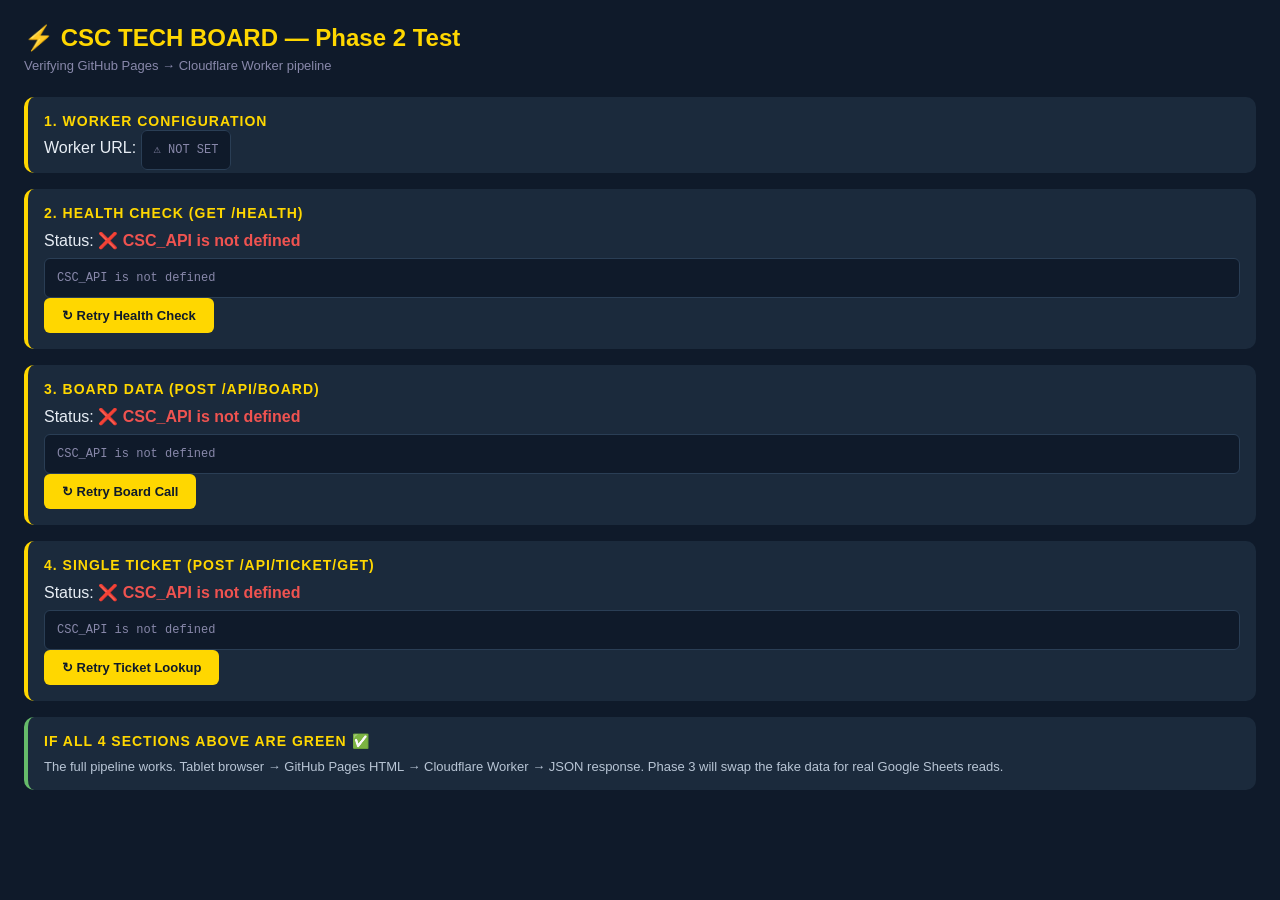
==== index.html @ 79588271 "Create index.html" ====
<!DOCTYPE html>
<html>
<head>
<meta charset="UTF-8">
<meta name="viewport" content="width=device-width, initial-scale=1">
<title>CSC Tech Board — Phase 2 Test</title>
<style>
*{box-sizing:border-box;margin:0;padding:0;font-family:Arial,sans-serif}
body{background:#0F1A2A;color:#E8EEF5;padding:24px;min-height:100vh}
h1{color:#FFD700;margin-bottom:6px;font-size:24px}
.sub{color:#88A;margin-bottom:24px;font-size:13px}
.section{background:#1B2A3C;border-radius:10px;padding:16px;margin-bottom:16px;border-left:4px solid #FFD700}
.section h2{font-size:14px;color:#FFD700;margin-bottom:10px;text-transform:uppercase;letter-spacing:1px}
.status-ok{color:#66BB6A;font-weight:bold}
.status-err{color:#EF5350;font-weight:bold}
.status-pending{color:#FFA726;font-weight:bold}
.btn{background:#FFD700;color:#0F1A2A;padding:10px 18px;border:none;border-radius:6px;font-weight:bold;cursor:pointer;font-size:13px;margin-right:8px}
.btn:hover{background:#FFC107}
.code{background:#0F1A2A;padding:12px;border-radius:6px;font-family:'Courier New',monospace;font-size:12px;color:#88A;margin-top:8px;white-space:pre-wrap;word-break:break-all;border:1px solid #2A3E55;max-height:300px;overflow:auto}
.ticket{background:#15212F;border-radius:8px;padding:12px;margin-top:8px;border-left:3px solid #FFA726}
.ticket-no{font-family:monospace;color:#FFD700;font-weight:bold}
.ticket-equip{font-size:16px;font-weight:bold;margin:6px 0}
.ticket-desc{color:#B8C5D5;font-size:13px}
.pri-high{color:#FFA726}.pri-critical{color:#EF5350}.pri-medium{color:#FFD700}.pri-low{color:#66BB6A}
</style>
</head>

<script src="shared/config.js"></script>
<script src="shared/api.js"></script>

<body>

<h1>⚡ CSC TECH BOARD — Phase 2 Test</h1>
<div class="sub">Verifying GitHub Pages → Cloudflare Worker pipeline</div>

<div class="section">
  <h2>1. Worker Configuration</h2>
  <div>Worker URL: <span id="cfgUrl" class="code">checking…</span></div>
</div>

<div class="section">
  <h2>2. Health Check (GET /health)</h2>
  <div>Status: <span id="healthStatus" class="status-pending">pending…</span></div>
  <div class="code" id="healthResult">waiting for response…</div>
  <button class="btn" onclick="testHealth()">↻ Retry Health Check</button>
</div>

<div class="section">
  <h2>3. Board Data (POST /api/board)</h2>
  <div>Status: <span id="boardStatus" class="status-pending">pending…</span></div>
  <div id="boardData"></div>
  <button class="btn" onclick="testBoard()">↻ Retry Board Call</button>
</div>

<div class="section">
  <h2>4. Single Ticket (POST /api/ticket/get)</h2>
  <div>Status: <span id="ticketStatus" class="status-pending">pending…</span></div>
  <div class="code" id="ticketResult">waiting…</div>
  <button class="btn" onclick="testTicket()">↻ Retry Ticket Lookup</button>
</div>

<div class="section" style="border-left-color:#66BB6A">
  <h2>If all 4 sections above are green ✅</h2>
  <div style="font-size:13px;color:#B8C5D5">
    The full pipeline works. Tablet browser → GitHub Pages HTML → Cloudflare Worker → JSON response.
    Phase 3 will swap the fake data for real Google Sheets reads.
  </div>
</div>

<script>
window.onload = async function() {
  // Show the configured Worker URL
  document.getElementById('cfgUrl').textContent =
    (window.CSC_CONFIG && window.CSC_CONFIG.WORKER_URL) || '⚠️ NOT SET';

  // Run all tests automatically
  await testHealth();
  await testBoard();
  await testTicket();
};

async function testHealth() {
  setStatus('healthStatus', 'pending');
  try {
    const data = await CSC_API.health();
    setStatus('healthStatus', 'ok', '✅ OK');
    document.getElementById('healthResult').textContent = JSON.stringify(data, null, 2);
  } catch(e) {
    setStatus('healthStatus', 'err', '❌ ' + e.message);
    document.getElementById('healthResult').textContent = e.message;
  }
}

async function testBoard() {
  setStatus('boardStatus', 'pending');
  try {
    const data = await CSC_API.getBoard();
    setStatus('boardStatus', 'ok', '✅ OK — ' + (data.tickets || []).length + ' ticket(s)');

    const div = document.getElementById('boardData');
    div.innerHTML = '<div style="margin-top:10px">Company: <b>' + escHtml(data.companyName) + '</b><br>Location: <b>' + escHtml(data.location) + '</b><br>Technicians: <b>' + (data.technicians || []).join(', ') + '</b></div>';

    if (data.tickets && data.tickets.length > 0) {
      div.innerHTML += data.tickets.map(t => {
        const p = (t.priority || 'MEDIUM').toLowerCase();
        return '<div class="ticket"><div><span class="ticket-no">' + escHtml(t.ticketNo) + '</span> · <span class="pri-' + p + '">' + escHtml(t.priority) + '</span></div>' +
          '<div class="ticket-equip">' + escHtml(t.specificEquip || t.equipType) + '</div>' +
          '<div class="ticket-desc">' + escHtml(t.description) + '</div></div>';
      }).join('');
    }
  } catch(e) {
    setStatus('boardStatus', 'err', '❌ ' + e.message);
    document.getElementById('boardData').innerHTML = '<div class="code">' + escHtml(e.message) + '</div>';
  }
}

async function testTicket() {
  setStatus('ticketStatus', 'pending');
  try {
    const data = await CSC_API.getTicket('FAKE-001');
    setStatus('ticketStatus', 'ok', '✅ OK');
    document.getElementById('ticketResult').textContent = JSON.stringify(data, null, 2);
  } catch(e) {
    setStatus('ticketStatus', 'err', '❌ ' + e.message);
    document.getElementById('ticketResult').textContent = e.message;
  }
}

function setStatus(id, cls, text) {
  const el = document.getElementById(id);
  el.className = 'status-' + cls;
  el.textContent = text || (cls === 'pending' ? 'pending…' : cls);
}

function escHtml(v) {
  const d = document.createElement('span');
  d.textContent = String(v == null ? '' : v);
  return d.innerHTML;
}
</script>

</body>
</html>
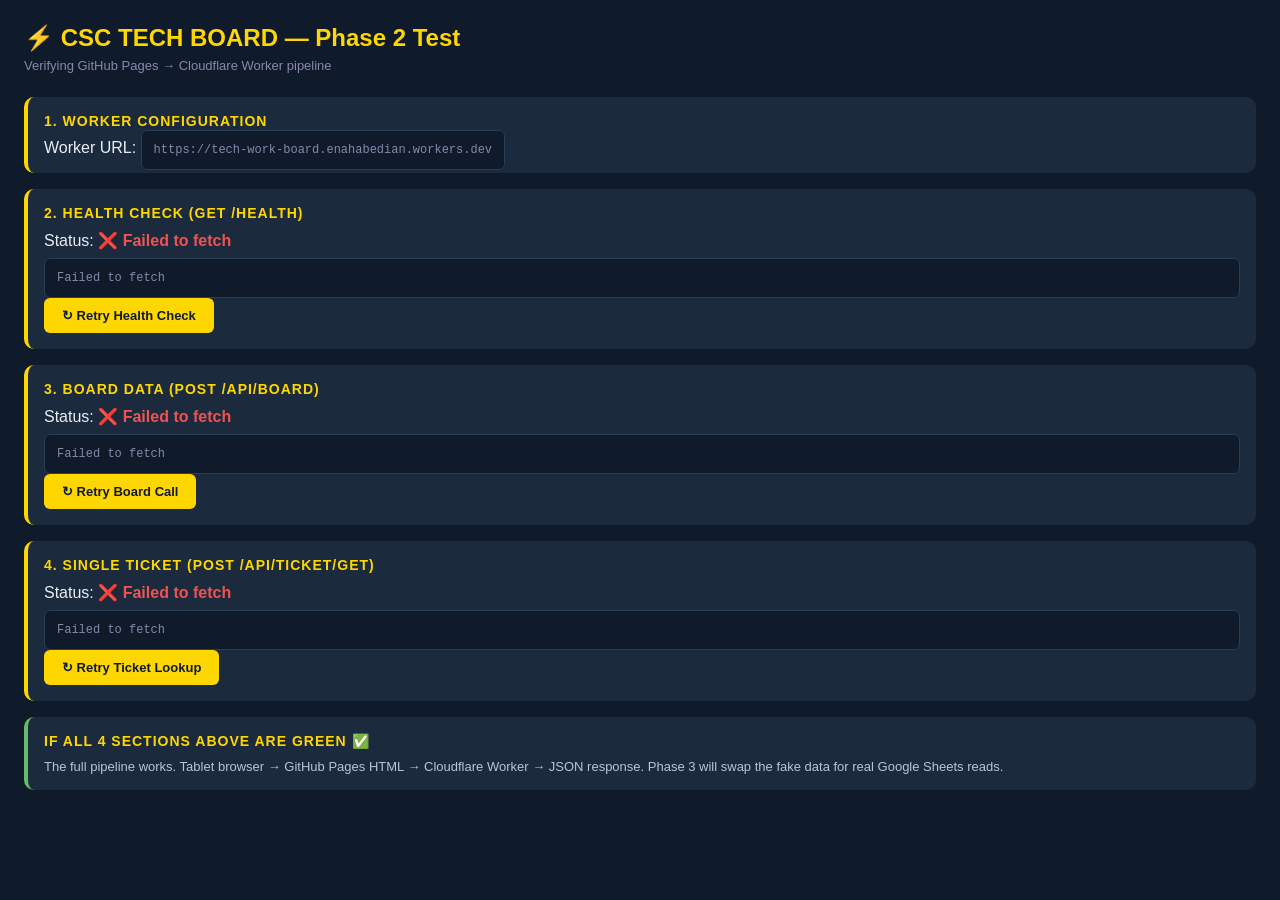
==== commit 499ea143: "Update index.html" ====
--- a/index.html
+++ b/index.html
@@ -117,7 +117,7 @@
 async function testTicket() {
   setStatus('ticketStatus', 'pending');
   try {
-    const data = await CSC_API.getTicket('FAKE-001');
+    const data = await CSC_API.getTicket('MT-001-260517-001');
     setStatus('ticketStatus', 'ok', '✅ OK');
     document.getElementById('ticketResult').textContent = JSON.stringify(data, null, 2);
   } catch(e) {
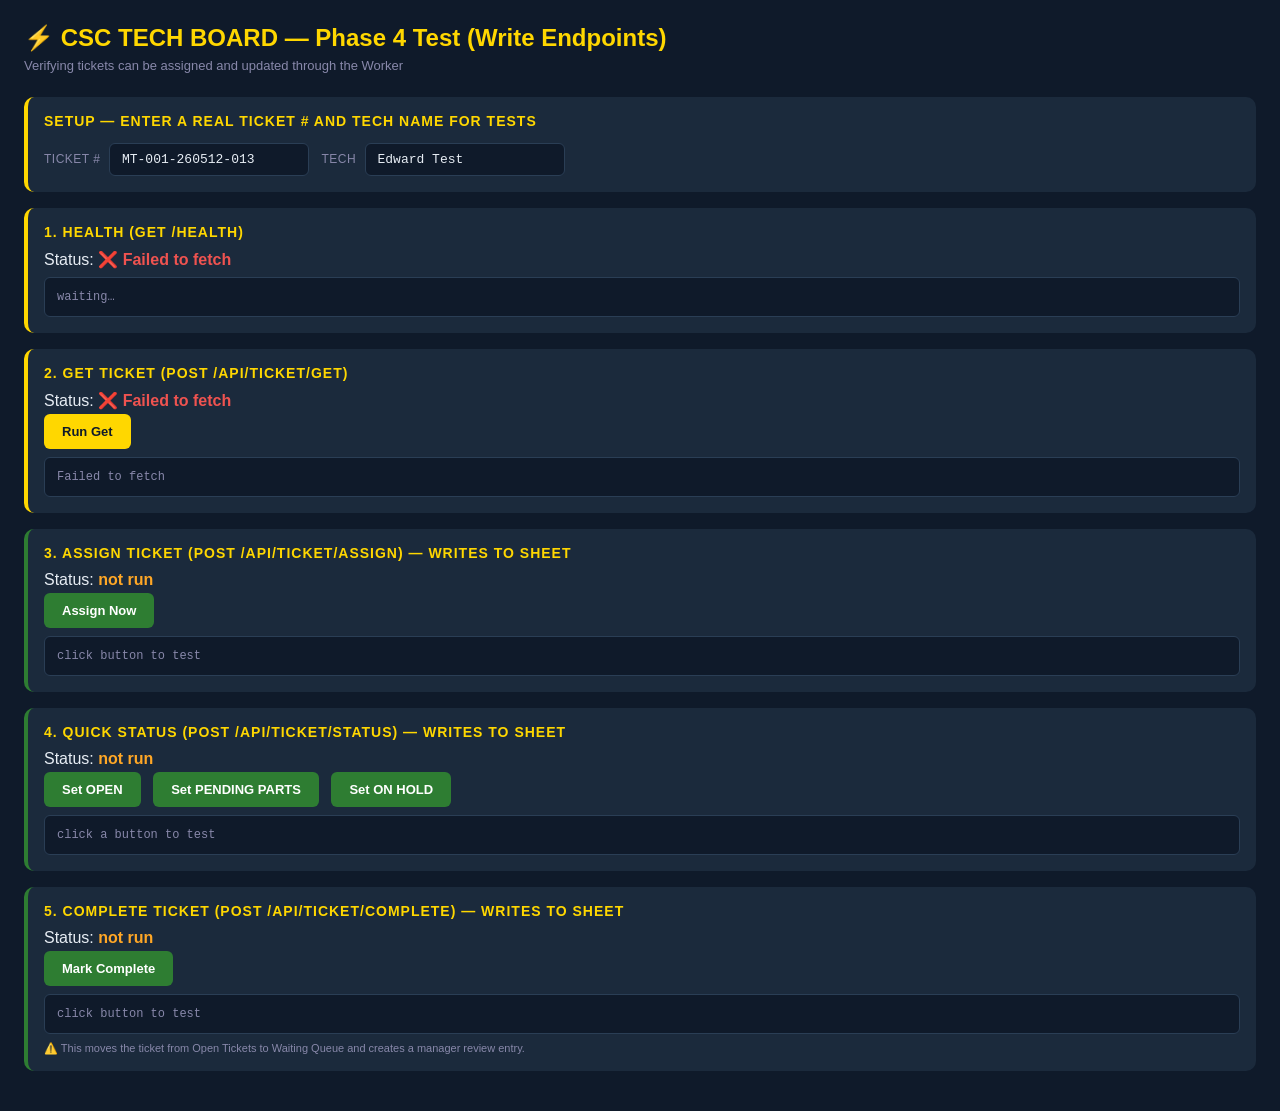
==== commit decd64a5: "Update index.html" ====
--- a/index.html
+++ b/index.html
@@ -3,7 +3,7 @@
 <head>
 <meta charset="UTF-8">
 <meta name="viewport" content="width=device-width, initial-scale=1">
-<title>CSC Tech Board — Phase 2 Test</title>
+<title>CSC Tech Board — Phase 4 Test</title>
 <style>
 *{box-sizing:border-box;margin:0;padding:0;font-family:Arial,sans-serif}
 body{background:#0F1A2A;color:#E8EEF5;padding:24px;min-height:100vh}
@@ -14,14 +14,14 @@
 .status-ok{color:#66BB6A;font-weight:bold}
 .status-err{color:#EF5350;font-weight:bold}
 .status-pending{color:#FFA726;font-weight:bold}
-.btn{background:#FFD700;color:#0F1A2A;padding:10px 18px;border:none;border-radius:6px;font-weight:bold;cursor:pointer;font-size:13px;margin-right:8px}
+.btn{background:#FFD700;color:#0F1A2A;padding:10px 18px;border:none;border-radius:6px;font-weight:bold;cursor:pointer;font-size:13px;margin-right:8px;margin-top:4px}
 .btn:hover{background:#FFC107}
+.btn-write{background:#2E7D32;color:#fff}
+.btn-write:hover{background:#388E3C}
 .code{background:#0F1A2A;padding:12px;border-radius:6px;font-family:'Courier New',monospace;font-size:12px;color:#88A;margin-top:8px;white-space:pre-wrap;word-break:break-all;border:1px solid #2A3E55;max-height:300px;overflow:auto}
-.ticket{background:#15212F;border-radius:8px;padding:12px;margin-top:8px;border-left:3px solid #FFA726}
-.ticket-no{font-family:monospace;color:#FFD700;font-weight:bold}
-.ticket-equip{font-size:16px;font-weight:bold;margin:6px 0}
-.ticket-desc{color:#B8C5D5;font-size:13px}
-.pri-high{color:#FFA726}.pri-critical{color:#EF5350}.pri-medium{color:#FFD700}.pri-low{color:#66BB6A}
+input{background:#0F1A2A;color:#E8EEF5;border:1.5px solid #2A3E55;padding:8px 12px;border-radius:6px;font-family:monospace;font-size:13px;margin-right:8px;margin-top:4px;min-width:200px}
+input:focus{outline:none;border-color:#FFD700}
+label{display:inline-block;font-size:12px;color:#88A;margin-right:4px;text-transform:uppercase;letter-spacing:.5px}
 </style>
 </head>
 
@@ -30,99 +30,137 @@
 
 <body>
 
-<h1>⚡ CSC TECH BOARD — Phase 2 Test</h1>
-<div class="sub">Verifying GitHub Pages → Cloudflare Worker pipeline</div>
+<h1>⚡ CSC TECH BOARD — Phase 4 Test (Write Endpoints)</h1>
+<div class="sub">Verifying tickets can be assigned and updated through the Worker</div>
 
 <div class="section">
-  <h2>1. Worker Configuration</h2>
-  <div>Worker URL: <span id="cfgUrl" class="code">checking…</span></div>
+  <h2>Setup — Enter a real ticket # and tech name for tests</h2>
+  <div>
+    <label>Ticket #</label>
+    <input type="text" id="testTicketNo" value="MT-001-260512-013">
+    <label>Tech</label>
+    <input type="text" id="testTech" value="Edward Test">
+  </div>
 </div>
 
 <div class="section">
-  <h2>2. Health Check (GET /health)</h2>
+  <h2>1. Health (GET /health)</h2>
   <div>Status: <span id="healthStatus" class="status-pending">pending…</span></div>
-  <div class="code" id="healthResult">waiting for response…</div>
-  <button class="btn" onclick="testHealth()">↻ Retry Health Check</button>
+  <div class="code" id="healthResult">waiting…</div>
 </div>
 
 <div class="section">
-  <h2>3. Board Data (POST /api/board)</h2>
-  <div>Status: <span id="boardStatus" class="status-pending">pending…</span></div>
-  <div id="boardData"></div>
-  <button class="btn" onclick="testBoard()">↻ Retry Board Call</button>
+  <h2>2. Get Ticket (POST /api/ticket/get)</h2>
+  <div>Status: <span id="getStatus" class="status-pending">pending…</span></div>
+  <button class="btn" onclick="testGet()">Run Get</button>
+  <div class="code" id="getResult">waiting…</div>
 </div>
 
-<div class="section">
-  <h2>4. Single Ticket (POST /api/ticket/get)</h2>
-  <div>Status: <span id="ticketStatus" class="status-pending">pending…</span></div>
-  <div class="code" id="ticketResult">waiting…</div>
-  <button class="btn" onclick="testTicket()">↻ Retry Ticket Lookup</button>
+<div class="section" style="border-left-color:#2E7D32">
+  <h2>3. Assign Ticket (POST /api/ticket/assign) — WRITES to sheet</h2>
+  <div>Status: <span id="assignStatus" class="status-pending">not run</span></div>
+  <button class="btn btn-write" onclick="testAssign()">Assign Now</button>
+  <div class="code" id="assignResult">click button to test</div>
 </div>
 
-<div class="section" style="border-left-color:#66BB6A">
-  <h2>If all 4 sections above are green ✅</h2>
-  <div style="font-size:13px;color:#B8C5D5">
-    The full pipeline works. Tablet browser → GitHub Pages HTML → Cloudflare Worker → JSON response.
-    Phase 3 will swap the fake data for real Google Sheets reads.
-  </div>
+<div class="section" style="border-left-color:#2E7D32">
+  <h2>4. Quick Status (POST /api/ticket/status) — WRITES to sheet</h2>
+  <div>Status: <span id="statusStatus" class="status-pending">not run</span></div>
+  <button class="btn btn-write" onclick="testStatus('OPEN')">Set OPEN</button>
+  <button class="btn btn-write" onclick="testStatus('PENDING PARTS')">Set PENDING PARTS</button>
+  <button class="btn btn-write" onclick="testStatus('ON HOLD')">Set ON HOLD</button>
+  <div class="code" id="statusResult">click a button to test</div>
+</div>
+
+<div class="section" style="border-left-color:#2E7D32">
+  <h2>5. Complete Ticket (POST /api/ticket/complete) — WRITES to sheet</h2>
+  <div>Status: <span id="completeStatus" class="status-pending">not run</span></div>
+  <button class="btn btn-write" onclick="testComplete()">Mark Complete</button>
+  <div class="code" id="completeResult">click button to test</div>
+  <div style="font-size:11px;color:#88A;margin-top:8px">⚠️ This moves the ticket from Open Tickets to Waiting Queue and creates a manager review entry.</div>
 </div>
 
 <script>
 window.onload = async function() {
-  // Show the configured Worker URL
-  document.getElementById('cfgUrl').textContent =
-    (window.CSC_CONFIG && window.CSC_CONFIG.WORKER_URL) || '⚠️ NOT SET';
-
-  // Run all tests automatically
   await testHealth();
-  await testBoard();
-  await testTicket();
+  await testGet();
 };
 
 async function testHealth() {
   setStatus('healthStatus', 'pending');
   try {
     const data = await CSC_API.health();
-    setStatus('healthStatus', 'ok', '✅ OK');
+    setStatus('healthStatus', 'ok', '✅ phase ' + data.phase);
     document.getElementById('healthResult').textContent = JSON.stringify(data, null, 2);
   } catch(e) {
     setStatus('healthStatus', 'err', '❌ ' + e.message);
-    document.getElementById('healthResult').textContent = e.message;
   }
 }
 
-async function testBoard() {
-  setStatus('boardStatus', 'pending');
+async function testGet() {
+  setStatus('getStatus', 'pending');
+  const ticketNo = document.getElementById('testTicketNo').value.trim();
   try {
-    const data = await CSC_API.getBoard();
-    setStatus('boardStatus', 'ok', '✅ OK — ' + (data.tickets || []).length + ' ticket(s)');
-
-    const div = document.getElementById('boardData');
-    div.innerHTML = '<div style="margin-top:10px">Company: <b>' + escHtml(data.companyName) + '</b><br>Location: <b>' + escHtml(data.location) + '</b><br>Technicians: <b>' + (data.technicians || []).join(', ') + '</b></div>';
-
-    if (data.tickets && data.tickets.length > 0) {
-      div.innerHTML += data.tickets.map(t => {
-        const p = (t.priority || 'MEDIUM').toLowerCase();
-        return '<div class="ticket"><div><span class="ticket-no">' + escHtml(t.ticketNo) + '</span> · <span class="pri-' + p + '">' + escHtml(t.priority) + '</span></div>' +
-          '<div class="ticket-equip">' + escHtml(t.specificEquip || t.equipType) + '</div>' +
-          '<div class="ticket-desc">' + escHtml(t.description) + '</div></div>';
-      }).join('');
-    }
+    const data = await CSC_API.getTicket(ticketNo);
+    setStatus('getStatus', data.success ? 'ok' : 'err', data.success ? '✅ OK' : '❌ ' + data.error);
+    document.getElementById('getResult').textContent = JSON.stringify(data, null, 2);
   } catch(e) {
-    setStatus('boardStatus', 'err', '❌ ' + e.message);
-    document.getElementById('boardData').innerHTML = '<div class="code">' + escHtml(e.message) + '</div>';
+    setStatus('getStatus', 'err', '❌ ' + e.message);
+    document.getElementById('getResult').textContent = e.message;
   }
 }
 
-async function testTicket() {
-  setStatus('ticketStatus', 'pending');
+async function testAssign() {
+  setStatus('assignStatus', 'pending');
+  const ticketNo = document.getElementById('testTicketNo').value.trim();
+  const tech = document.getElementById('testTech').value.trim();
   try {
-    const data = await CSC_API.getTicket('MT-001-260517-001');
-    setStatus('ticketStatus', 'ok', '✅ OK');
-    document.getElementById('ticketResult').textContent = JSON.stringify(data, null, 2);
+    const data = await CSC_API.assignTicket({ ticketNo, tech });
+    setStatus('assignStatus', data.success ? 'ok' : 'err', data.success ? '✅ Assigned to ' + tech : '❌ ' + data.error);
+    document.getElementById('assignResult').textContent = JSON.stringify(data, null, 2);
   } catch(e) {
-    setStatus('ticketStatus', 'err', '❌ ' + e.message);
-    document.getElementById('ticketResult').textContent = e.message;
+    setStatus('assignStatus', 'err', '❌ ' + e.message);
+  }
+}
+
+async function testStatus(newStatus) {
+  setStatus('statusStatus', 'pending');
+  const ticketNo = document.getElementById('testTicketNo').value.trim();
+  const tech = document.getElementById('testTech').value.trim();
+  try {
+    const data = await CSC_API.quickStatus({ ticketNo, newStatus, tech });
+    setStatus('statusStatus', data.success ? 'ok' : 'err', data.success ? '✅ Status: ' + newStatus : '❌ ' + data.error);
+    document.getElementById('statusResult').textContent = JSON.stringify(data, null, 2);
+  } catch(e) {
+    setStatus('statusStatus', 'err', '❌ ' + e.message);
+  }
+}
+
+async function testComplete() {
+  setStatus('completeStatus', 'pending');
+  const ticketNo = document.getElementById('testTicketNo').value.trim();
+  const tech = document.getElementById('testTech').value.trim();
+  if (!confirm('Mark ' + ticketNo + ' as COMPLETE? This will move it from Open Tickets to Waiting Queue.')) {
+    setStatus('completeStatus', 'pending', 'cancelled');
+    return;
+  }
+  try {
+    const data = await CSC_API.completeTicket({
+      ticketNo, tech,
+      newStatus: 'COMPLETE',
+      actualHours: 1.5,
+      fixType: 'Permanent',
+      correctiveAction: 'Phase 4 test — replace this with real corrective action',
+      rootCause: 'Phase 4 test root cause',
+      workSummary: 'Phase 4 test work summary',
+      tempFixFlag: false,
+      partsNeeded: false,
+      notes: 'Submitted via Phase 4 test page'
+    });
+    setStatus('completeStatus', data.success ? 'ok' : 'err', data.success ? '✅ Submitted for review' : '❌ ' + data.error);
+    document.getElementById('completeResult').textContent = JSON.stringify(data, null, 2);
+  } catch(e) {
+    setStatus('completeStatus', 'err', '❌ ' + e.message);
   }
 }
 
@@ -131,12 +169,6 @@
   el.className = 'status-' + cls;
   el.textContent = text || (cls === 'pending' ? 'pending…' : cls);
 }
-
-function escHtml(v) {
-  const d = document.createElement('span');
-  d.textContent = String(v == null ? '' : v);
-  return d.innerHTML;
-}
 </script>
 
 </body>
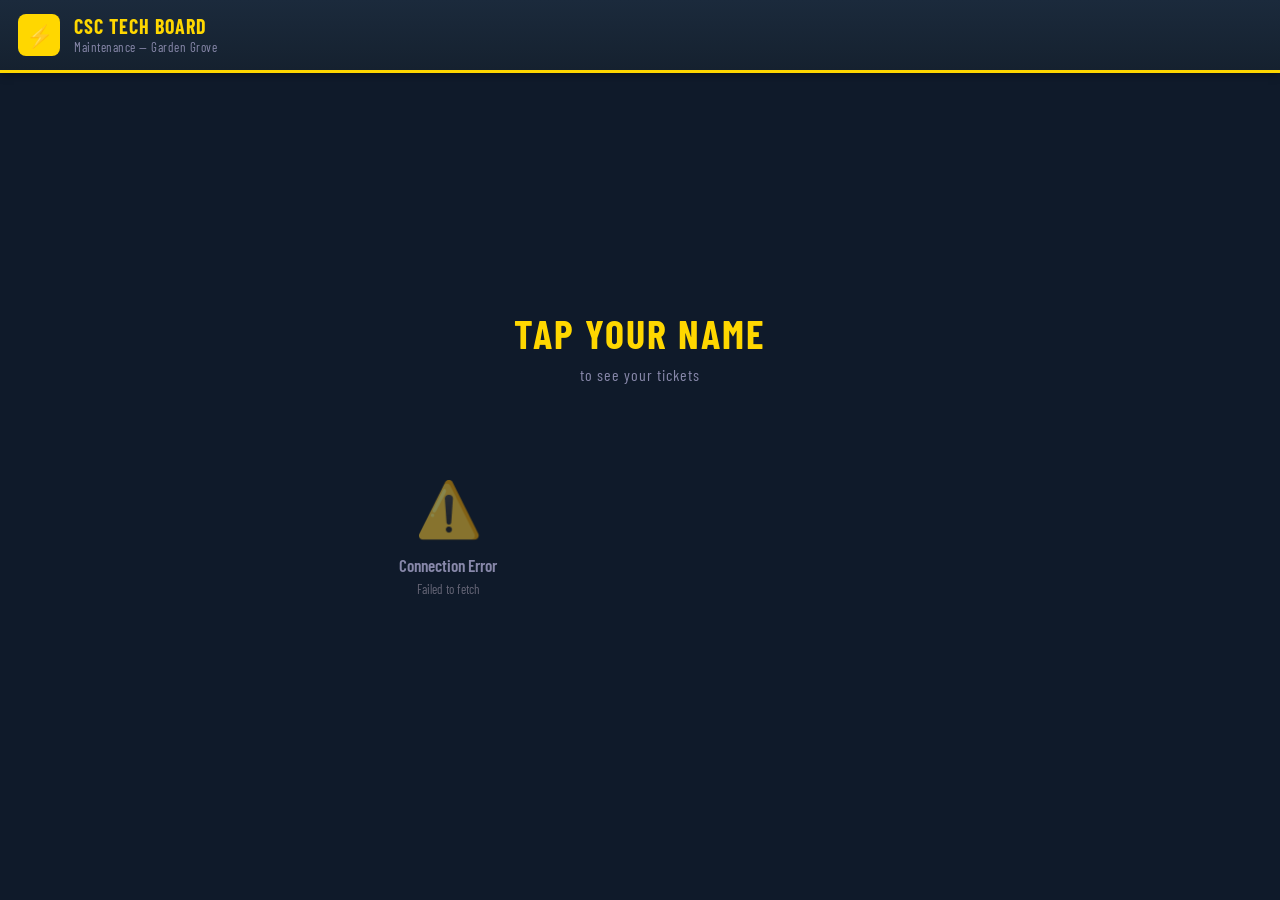
==== commit 693e00b6: "Create index.html" ====
--- a/index.html
+++ b/index.html
@@ -2,174 +2,11 @@
 <html>
 <head>
 <meta charset="UTF-8">
-<meta name="viewport" content="width=device-width, initial-scale=1">
-<title>CSC Tech Board — Phase 4 Test</title>
-<style>
-*{box-sizing:border-box;margin:0;padding:0;font-family:Arial,sans-serif}
-body{background:#0F1A2A;color:#E8EEF5;padding:24px;min-height:100vh}
-h1{color:#FFD700;margin-bottom:6px;font-size:24px}
-.sub{color:#88A;margin-bottom:24px;font-size:13px}
-.section{background:#1B2A3C;border-radius:10px;padding:16px;margin-bottom:16px;border-left:4px solid #FFD700}
-.section h2{font-size:14px;color:#FFD700;margin-bottom:10px;text-transform:uppercase;letter-spacing:1px}
-.status-ok{color:#66BB6A;font-weight:bold}
-.status-err{color:#EF5350;font-weight:bold}
-.status-pending{color:#FFA726;font-weight:bold}
-.btn{background:#FFD700;color:#0F1A2A;padding:10px 18px;border:none;border-radius:6px;font-weight:bold;cursor:pointer;font-size:13px;margin-right:8px;margin-top:4px}
-.btn:hover{background:#FFC107}
-.btn-write{background:#2E7D32;color:#fff}
-.btn-write:hover{background:#388E3C}
-.code{background:#0F1A2A;padding:12px;border-radius:6px;font-family:'Courier New',monospace;font-size:12px;color:#88A;margin-top:8px;white-space:pre-wrap;word-break:break-all;border:1px solid #2A3E55;max-height:300px;overflow:auto}
-input{background:#0F1A2A;color:#E8EEF5;border:1.5px solid #2A3E55;padding:8px 12px;border-radius:6px;font-family:monospace;font-size:13px;margin-right:8px;margin-top:4px;min-width:200px}
-input:focus{outline:none;border-color:#FFD700}
-label{display:inline-block;font-size:12px;color:#88A;margin-right:4px;text-transform:uppercase;letter-spacing:.5px}
-</style>
+<meta http-equiv="refresh" content="0; url=board.html">
+<title>Redirecting…</title>
 </head>
-
-<script src="shared/config.js"></script>
-<script src="shared/api.js"></script>
-
 <body>
-
-<h1>⚡ CSC TECH BOARD — Phase 4 Test (Write Endpoints)</h1>
-<div class="sub">Verifying tickets can be assigned and updated through the Worker</div>
-
-<div class="section">
-  <h2>Setup — Enter a real ticket # and tech name for tests</h2>
-  <div>
-    <label>Ticket #</label>
-    <input type="text" id="testTicketNo" value="MT-001-260512-013">
-    <label>Tech</label>
-    <input type="text" id="testTech" value="Edward Test">
-  </div>
-</div>
-
-<div class="section">
-  <h2>1. Health (GET /health)</h2>
-  <div>Status: <span id="healthStatus" class="status-pending">pending…</span></div>
-  <div class="code" id="healthResult">waiting…</div>
-</div>
-
-<div class="section">
-  <h2>2. Get Ticket (POST /api/ticket/get)</h2>
-  <div>Status: <span id="getStatus" class="status-pending">pending…</span></div>
-  <button class="btn" onclick="testGet()">Run Get</button>
-  <div class="code" id="getResult">waiting…</div>
-</div>
-
-<div class="section" style="border-left-color:#2E7D32">
-  <h2>3. Assign Ticket (POST /api/ticket/assign) — WRITES to sheet</h2>
-  <div>Status: <span id="assignStatus" class="status-pending">not run</span></div>
-  <button class="btn btn-write" onclick="testAssign()">Assign Now</button>
-  <div class="code" id="assignResult">click button to test</div>
-</div>
-
-<div class="section" style="border-left-color:#2E7D32">
-  <h2>4. Quick Status (POST /api/ticket/status) — WRITES to sheet</h2>
-  <div>Status: <span id="statusStatus" class="status-pending">not run</span></div>
-  <button class="btn btn-write" onclick="testStatus('OPEN')">Set OPEN</button>
-  <button class="btn btn-write" onclick="testStatus('PENDING PARTS')">Set PENDING PARTS</button>
-  <button class="btn btn-write" onclick="testStatus('ON HOLD')">Set ON HOLD</button>
-  <div class="code" id="statusResult">click a button to test</div>
-</div>
-
-<div class="section" style="border-left-color:#2E7D32">
-  <h2>5. Complete Ticket (POST /api/ticket/complete) — WRITES to sheet</h2>
-  <div>Status: <span id="completeStatus" class="status-pending">not run</span></div>
-  <button class="btn btn-write" onclick="testComplete()">Mark Complete</button>
-  <div class="code" id="completeResult">click button to test</div>
-  <div style="font-size:11px;color:#88A;margin-top:8px">⚠️ This moves the ticket from Open Tickets to Waiting Queue and creates a manager review entry.</div>
-</div>
-
-<script>
-window.onload = async function() {
-  await testHealth();
-  await testGet();
-};
-
-async function testHealth() {
-  setStatus('healthStatus', 'pending');
-  try {
-    const data = await CSC_API.health();
-    setStatus('healthStatus', 'ok', '✅ phase ' + data.phase);
-    document.getElementById('healthResult').textContent = JSON.stringify(data, null, 2);
-  } catch(e) {
-    setStatus('healthStatus', 'err', '❌ ' + e.message);
-  }
-}
-
-async function testGet() {
-  setStatus('getStatus', 'pending');
-  const ticketNo = document.getElementById('testTicketNo').value.trim();
-  try {
-    const data = await CSC_API.getTicket(ticketNo);
-    setStatus('getStatus', data.success ? 'ok' : 'err', data.success ? '✅ OK' : '❌ ' + data.error);
-    document.getElementById('getResult').textContent = JSON.stringify(data, null, 2);
-  } catch(e) {
-    setStatus('getStatus', 'err', '❌ ' + e.message);
-    document.getElementById('getResult').textContent = e.message;
-  }
-}
-
-async function testAssign() {
-  setStatus('assignStatus', 'pending');
-  const ticketNo = document.getElementById('testTicketNo').value.trim();
-  const tech = document.getElementById('testTech').value.trim();
-  try {
-    const data = await CSC_API.assignTicket({ ticketNo, tech });
-    setStatus('assignStatus', data.success ? 'ok' : 'err', data.success ? '✅ Assigned to ' + tech : '❌ ' + data.error);
-    document.getElementById('assignResult').textContent = JSON.stringify(data, null, 2);
-  } catch(e) {
-    setStatus('assignStatus', 'err', '❌ ' + e.message);
-  }
-}
-
-async function testStatus(newStatus) {
-  setStatus('statusStatus', 'pending');
-  const ticketNo = document.getElementById('testTicketNo').value.trim();
-  const tech = document.getElementById('testTech').value.trim();
-  try {
-    const data = await CSC_API.quickStatus({ ticketNo, newStatus, tech });
-    setStatus('statusStatus', data.success ? 'ok' : 'err', data.success ? '✅ Status: ' + newStatus : '❌ ' + data.error);
-    document.getElementById('statusResult').textContent = JSON.stringify(data, null, 2);
-  } catch(e) {
-    setStatus('statusStatus', 'err', '❌ ' + e.message);
-  }
-}
-
-async function testComplete() {
-  setStatus('completeStatus', 'pending');
-  const ticketNo = document.getElementById('testTicketNo').value.trim();
-  const tech = document.getElementById('testTech').value.trim();
-  if (!confirm('Mark ' + ticketNo + ' as COMPLETE? This will move it from Open Tickets to Waiting Queue.')) {
-    setStatus('completeStatus', 'pending', 'cancelled');
-    return;
-  }
-  try {
-    const data = await CSC_API.completeTicket({
-      ticketNo, tech,
-      newStatus: 'COMPLETE',
-      actualHours: 1.5,
-      fixType: 'Permanent',
-      correctiveAction: 'Phase 4 test — replace this with real corrective action',
-      rootCause: 'Phase 4 test root cause',
-      workSummary: 'Phase 4 test work summary',
-      tempFixFlag: false,
-      partsNeeded: false,
-      notes: 'Submitted via Phase 4 test page'
-    });
-    setStatus('completeStatus', data.success ? 'ok' : 'err', data.success ? '✅ Submitted for review' : '❌ ' + data.error);
-    document.getElementById('completeResult').textContent = JSON.stringify(data, null, 2);
-  } catch(e) {
-    setStatus('completeStatus', 'err', '❌ ' + e.message);
-  }
-}
-
-function setStatus(id, cls, text) {
-  const el = document.getElementById(id);
-  el.className = 'status-' + cls;
-  el.textContent = text || (cls === 'pending' ? 'pending…' : cls);
-}
-</script>
-
+<p>Redirecting to <a href="board.html">board.html</a>…</p>
+<script>window.location.replace('board.html');</script>
 </body>
 </html>
